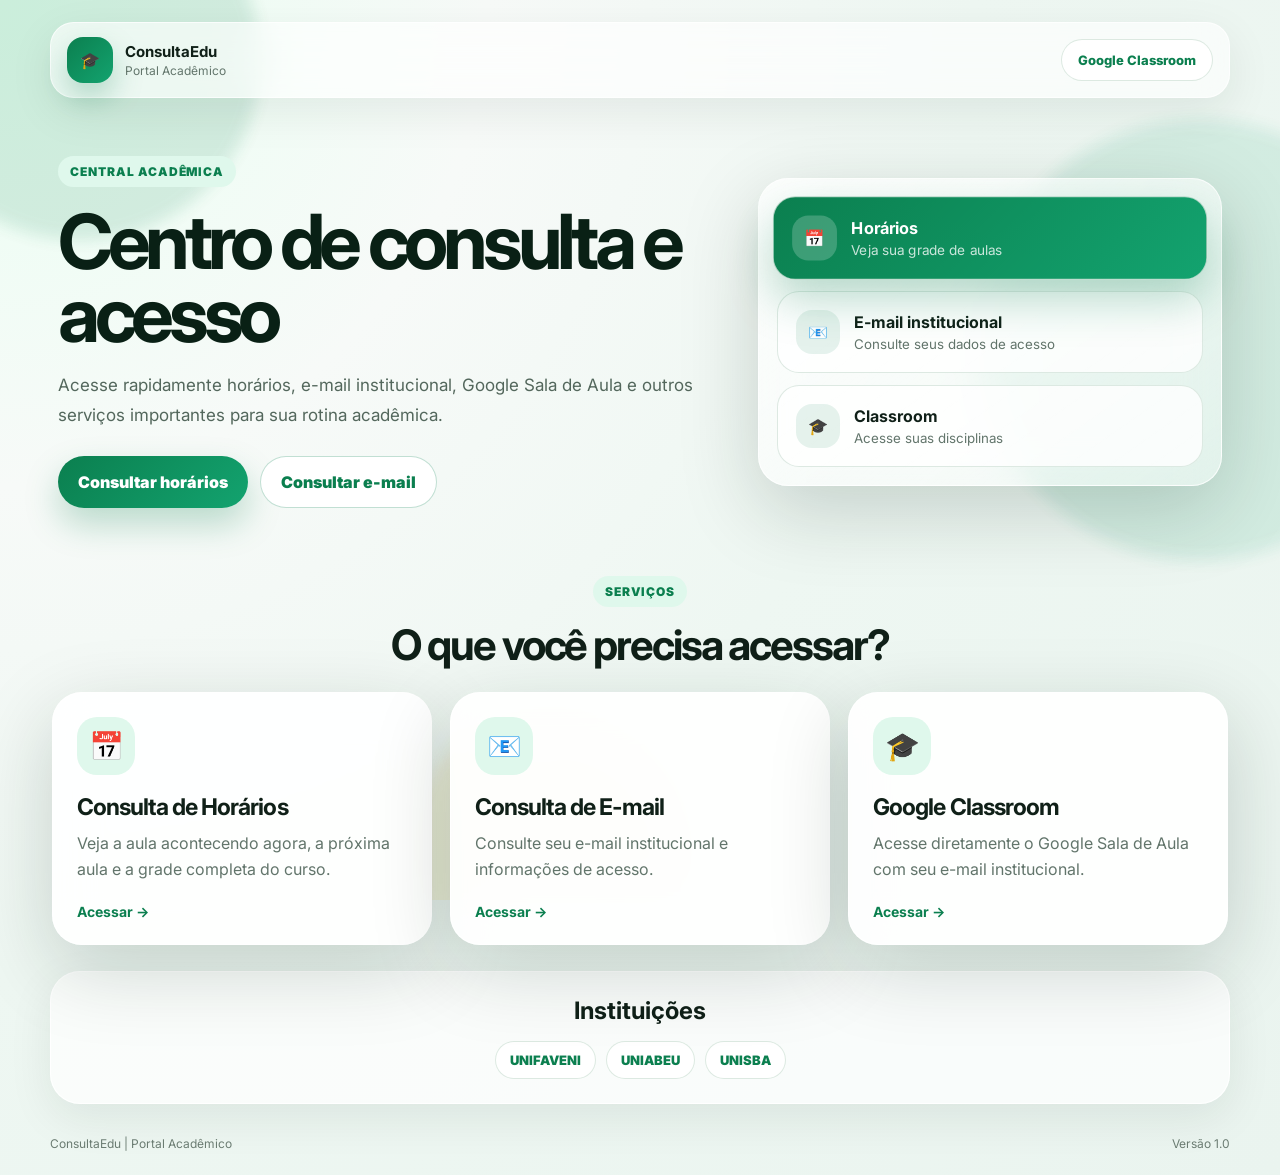
==== index.html @ 454b5d28 "Update index.html" ====
<!DOCTYPE html>
<html lang="pt-BR">
<head>
  <meta charset="UTF-8" />
  <meta name="viewport" content="width=device-width, initial-scale=1.0" />
  <title>ConsultaEdu | Portal Acadêmico</title>
  <link rel="icon" type="image/png" href="favicon.png">

  <link rel="preconnect" href="https://fonts.googleapis.com">
  <link rel="preconnect" href="https://fonts.gstatic.com" crossorigin>
  <link href="https://fonts.googleapis.com/css2?family=Inter:wght@400;600;700;800;900&display=swap" rel="stylesheet">

  <link rel="stylesheet" href="style.css" />
</head>
<body>

<div class="page-bg">
  <div class="orb orb-1"></div>
  <div class="orb orb-2"></div>
  <div class="orb orb-3"></div>
</div>

<header class="hero">
  <nav class="topbar">
    <div class="brand">
      <div class="brand-icon">🎓</div>
      <div>
        <strong>ConsultaEdu</strong>
        <span>Portal Acadêmico</span>
      </div>
    </div>

    <a class="topbar-link" href="https://classroom.google.com" target="_blank">
      Google Classroom
    </a>
  </nav>

  <section class="hero-content">
    <div class="hero-copy">
      <div class="eyebrow">Central acadêmica</div>
      <h1>Centro de consulta e acesso</h1>
      <p>
        Acesse rapidamente horários, e-mail institucional, Google Sala de Aula
        e outros serviços importantes para sua rotina acadêmica.
      </p>

      <div class="hero-actions">
        <a href="https://consultaedu.github.io/horarios/" class="primary-btn">Consultar horários</a>
        <a href="https://consultaedu.github.io/consulta-email/" class="secondary-btn">Consultar e-mail</a>
      </div>
    </div>

    <div class="hero-panel">
      <div class="mini-card active">
        <span>📅</span>
        <div>
          <strong>Horários</strong>
          <small>Veja sua grade de aulas</small>
        </div>
      </div>

      <div class="mini-card">
        <span>📧</span>
        <div>
          <strong>E-mail institucional</strong>
          <small>Consulte seus dados de acesso</small>
        </div>
      </div>

      <div class="mini-card">
        <span>🎓</span>
        <div>
          <strong>Classroom</strong>
          <small>Acesse suas disciplinas</small>
        </div>
      </div>
    </div>
  </section>
</header>

<main class="container">

  <section class="section-title">
    <span>Serviços</span>
    <h2>O que você precisa acessar?</h2>
  </section>

  <section class="services-grid">

    <a class="service-card available" href="https://consultaedu.github.io/horarios/">
      <div class="service-icon">📅</div>
      <div>
        <h3>Consulta de Horários</h3>
        <p>Veja a aula acontecendo agora, a próxima aula e a grade completa do curso.</p>
      </div>
      <strong>Acessar →</strong>
    </a>

    <a class="service-card available" href="https://consultaedu.github.io/consulta-email/">
      <div class="service-icon">📧</div>
      <div>
        <h3>Consulta de E-mail</h3>
        <p>Consulte seu e-mail institucional e informações de acesso.</p>
      </div>
      <strong>Acessar →</strong>
    </a>

    <a class="service-card available" href="https://classroom.google.com" target="_blank">
      <div class="service-icon">🎓</div>
      <div>
        <h3>Google Classroom</h3>
        <p>Acesse diretamente o Google Sala de Aula com seu e-mail institucional.</p>
      </div>
      <strong>Acessar →</strong>
    </a>

  </section>

  <section class="institutions">
    <h2>Instituições</h2>
    <div class="institution-list">
      <span>UNIFAVENI</span>
      <span>UNIABEU</span>
      <span>UNISBA</span>
    </div>
  </section>

</main>

<footer class="footer">
  <span>ConsultaEdu | Portal Acadêmico</span>
  <span>Versão 1.0</span>
</footer>

</body>
</html>
---- style.css ----
:root {
  --surface: rgba(255, 255, 255, 0.92);
  --text: #102018;
  --muted: #62756b;
  --green: #0b7f4f;
  --green-2: #13a36f;
  --green-3: #dff8ec;
  --yellow: #f3c74f;
  --border: rgba(213, 228, 219, 0.82);
  --shadow: 0 24px 80px rgba(5, 35, 22, 0.18);
}

* {
  box-sizing: border-box;
}

body {
  margin: 0;
  min-height: 100vh;
  font-family: "Inter", Arial, sans-serif;
  color: var(--text);
  background: radial-gradient(circle at top left, #e9fff2 0, #f7faf8 28%, #eef7f2 56%, #eaf4ef 100%);
  overflow-x: hidden;
}

.page-bg {
  position: fixed;
  inset: 0;
  pointer-events: none;
  overflow: hidden;
  z-index: -1;
}

.orb {
  position: absolute;
  border-radius: 999px;
  filter: blur(8px);
  opacity: 0.75;
}

.orb-1 {
  width: 360px;
  height: 360px;
  background: rgba(11, 127, 79, 0.18);
  top: -120px;
  left: -100px;
}

.orb-2 {
  width: 440px;
  height: 440px;
  background: rgba(19, 163, 111, 0.16);
  right: -140px;
  top: 120px;
}

.orb-3 {
  width: 280px;
  height: 280px;
  background: rgba(243, 199, 79, 0.18);
  bottom: -90px;
  left: 32%;
}

.hero {
  max-width: 1220px;
  margin: 0 auto;
  padding: 22px 20px 14px;
}

.topbar {
  min-height: 74px;
  padding: 14px 16px;
  border-radius: 24px;
  background: rgba(255, 255, 255, 0.62);
  border: 1px solid rgba(255,255,255,0.72);
  backdrop-filter: blur(20px);
  box-shadow: 0 14px 45px rgba(5, 35, 22, 0.08);
  display: flex;
  justify-content: space-between;
  gap: 18px;
  align-items: center;
}

.brand {
  display: flex;
  align-items: center;
  gap: 12px;
}

.brand-icon {
  width: 46px;
  height: 46px;
  display: grid;
  place-items: center;
  border-radius: 16px;
  background: linear-gradient(135deg, var(--green), var(--green-2));
  color: #fff;
  box-shadow: 0 14px 30px rgba(11, 127, 79, 0.28);
}

.brand strong,
.brand span {
  display: block;
}

.brand strong {
  font-size: 15px;
}

.brand span {
  margin-top: 2px;
  color: var(--muted);
  font-size: 12px;
}

.topbar-link {
  padding: 12px 16px;
  border-radius: 999px;
  color: var(--green);
  background: #fff;
  border: 1px solid var(--border);
  font-size: 13px;
  font-weight: 800;
  text-decoration: none;
}

.hero-content {
  padding: 58px 8px 28px;
  display: grid;
  grid-template-columns: 1.18fr 0.82fr;
  gap: 32px;
  align-items: center;
}

.eyebrow {
  width: fit-content;
  padding: 8px 12px;
  border-radius: 999px;
  background: var(--green-3);
  color: var(--green);
  font-weight: 900;
  font-size: 12px;
  text-transform: uppercase;
  letter-spacing: 0.08em;
}

h1, h2, h3, p {
  margin: 0;
}

.hero-copy h1 {
  margin-top: 18px;
  max-width: 760px;
  font-size: clamp(38px, 6vw, 76px);
  line-height: 0.96;
  letter-spacing: -0.07em;
  color: #092015;
}

.hero-copy p {
  max-width: 660px;
  margin-top: 20px;
  color: #53675c;
  font-size: 17px;
  line-height: 1.75;
}

.hero-actions {
  margin-top: 26px;
  display: flex;
  gap: 12px;
  flex-wrap: wrap;
}

.primary-btn,
.secondary-btn {
  min-height: 52px;
  padding: 0 20px;
  border-radius: 999px;
  display: inline-flex;
  align-items: center;
  justify-content: center;
  text-decoration: none;
  font-weight: 900;
  transition: 0.2s ease;
}

.primary-btn {
  background: linear-gradient(135deg, var(--green), var(--green-2));
  color: #fff;
  box-shadow: 0 16px 34px rgba(11, 127, 79, 0.26);
}

.secondary-btn {
  background: #fff;
  color: var(--green);
  border: 1px solid rgba(11, 127, 79, 0.25);
}

.primary-btn:hover,
.secondary-btn:hover,
.service-card:hover {
  transform: translateY(-3px);
}

.hero-panel {
  padding: 18px;
  border-radius: 30px;
  background: linear-gradient(145deg, rgba(255,255,255,0.78), rgba(255,255,255,0.36));
  border: 1px solid rgba(255,255,255,0.76);
  box-shadow: var(--shadow);
  backdrop-filter: blur(20px);
  display: grid;
  gap: 12px;
}

.mini-card {
  padding: 18px;
  border-radius: 22px;
  background: rgba(255,255,255,0.8);
  border: 1px solid rgba(213,228,219,0.8);
  display: flex;
  gap: 14px;
  align-items: center;
}

.mini-card.active {
  background: linear-gradient(135deg, var(--green), var(--green-2));
  color: #fff;
  transform: scale(1.02);
  box-shadow: 0 20px 44px rgba(11,127,79,0.28);
}

.mini-card span {
  width: 44px;
  height: 44px;
  display: grid;
  place-items: center;
  border-radius: 16px;
  background: rgba(11,127,79,0.1);
}

.mini-card.active span {
  background: rgba(255,255,255,0.2);
}

.mini-card strong,
.mini-card small {
  display: block;
}

.mini-card small {
  margin-top: 4px;
  color: var(--muted);
}

.mini-card.active small {
  color: rgba(255,255,255,0.78);
}

.container {
  max-width: 1220px;
  margin: 0 auto 32px;
  padding: 0 20px;
}

.section-title {
  text-align: center;
  margin: 26px auto 22px;
}

.section-title span {
  display: inline-block;
  padding: 8px 12px;
  border-radius: 999px;
  background: var(--green-3);
  color: var(--green);
  font-size: 12px;
  font-weight: 900;
  text-transform: uppercase;
  letter-spacing: 0.08em;
}

.section-title h2 {
  margin-top: 12px;
  font-size: clamp(28px, 4vw, 42px);
  letter-spacing: -0.05em;
}

.services-grid {
  display: flex;
  flex-wrap: wrap;
  justify-content: center;
  gap: 18px;
}

.service-card {
  width: 100%;
  max-width: 380px;
  min-height: 250px;
  padding: 24px;
  border-radius: 30px;
  background: var(--surface);
  border: 1px solid rgba(255,255,255,0.9);
  box-shadow: var(--shadow);
  backdrop-filter: blur(22px);
  color: var(--text);
  text-decoration: none;
  display: flex;
  flex-direction: column;
  justify-content: space-between;
  transition: 0.22s ease;
}

.service-card.available:hover {
  box-shadow: 0 30px 90px rgba(5,35,22,0.23);
}

.service-card.disabled {
  opacity: 0.68;
  cursor: not-allowed;
}

.service-icon {
  width: 58px;
  height: 58px;
  border-radius: 20px;
  display: grid;
  place-items: center;
  background: var(--green-3);
  color: var(--green);
  font-size: 28px;
  margin-bottom: 18px;
}

.service-card h3 {
  font-size: 23px;
  letter-spacing: -0.04em;
}

.service-card p {
  margin-top: 10px;
  color: var(--muted);
  line-height: 1.6;
}

.service-card strong {
  margin-top: 20px;
  color: var(--green);
  font-size: 14px;
}

.institutions {
  margin-top: 26px;
  padding: 24px;
  border-radius: 30px;
  background: rgba(255,255,255,0.7);
  border: 1px solid rgba(255,255,255,0.9);
  box-shadow: 0 14px 45px rgba(5,35,22,0.08);
  text-align: center;
}

.institution-list {
  margin-top: 16px;
  display: flex;
  justify-content: center;
  gap: 10px;
  flex-wrap: wrap;
}

.institution-list span {
  padding: 10px 14px;
  border-radius: 999px;
  background: #fff;
  color: var(--green);
  border: 1px solid var(--border);
  font-weight: 900;
  font-size: 13px;
}

.footer {
  max-width: 1220px;
  margin: 0 auto 24px;
  padding: 0 20px;
  display: flex;
  justify-content: space-between;
  gap: 12px;
  color: #6a7b71;
  font-size: 12px;
}

@media (max-width: 980px) {
  .hero-content {
    grid-template-columns: 1fr;
    padding-top: 38px;
  }

  .hero-panel {
    display: none;
  }
}

@media (max-width: 640px) {
  .hero {
    padding: 12px 12px 10px;
  }

  .topbar {
    align-items: flex-start;
    flex-direction: column;
    border-radius: 20px;
  }

  .topbar-link {
    width: 100%;
    text-align: center;
  }

  .hero-content {
    padding: 32px 4px 18px;
  }

  .hero-copy h1 {
    font-size: clamp(36px, 13vw, 52px);
  }

  .hero-copy p {
    font-size: 15px;
  }

  .hero-actions {
    flex-direction: column;
  }

  .primary-btn,
  .secondary-btn {
    width: 100%;
  }

  .container {
    padding: 0 12px;
  }

  .service-card {
    min-height: 220px;
    border-radius: 24px;
  }

  .footer {
    flex-direction: column;
    padding: 0 12px;
  }
}
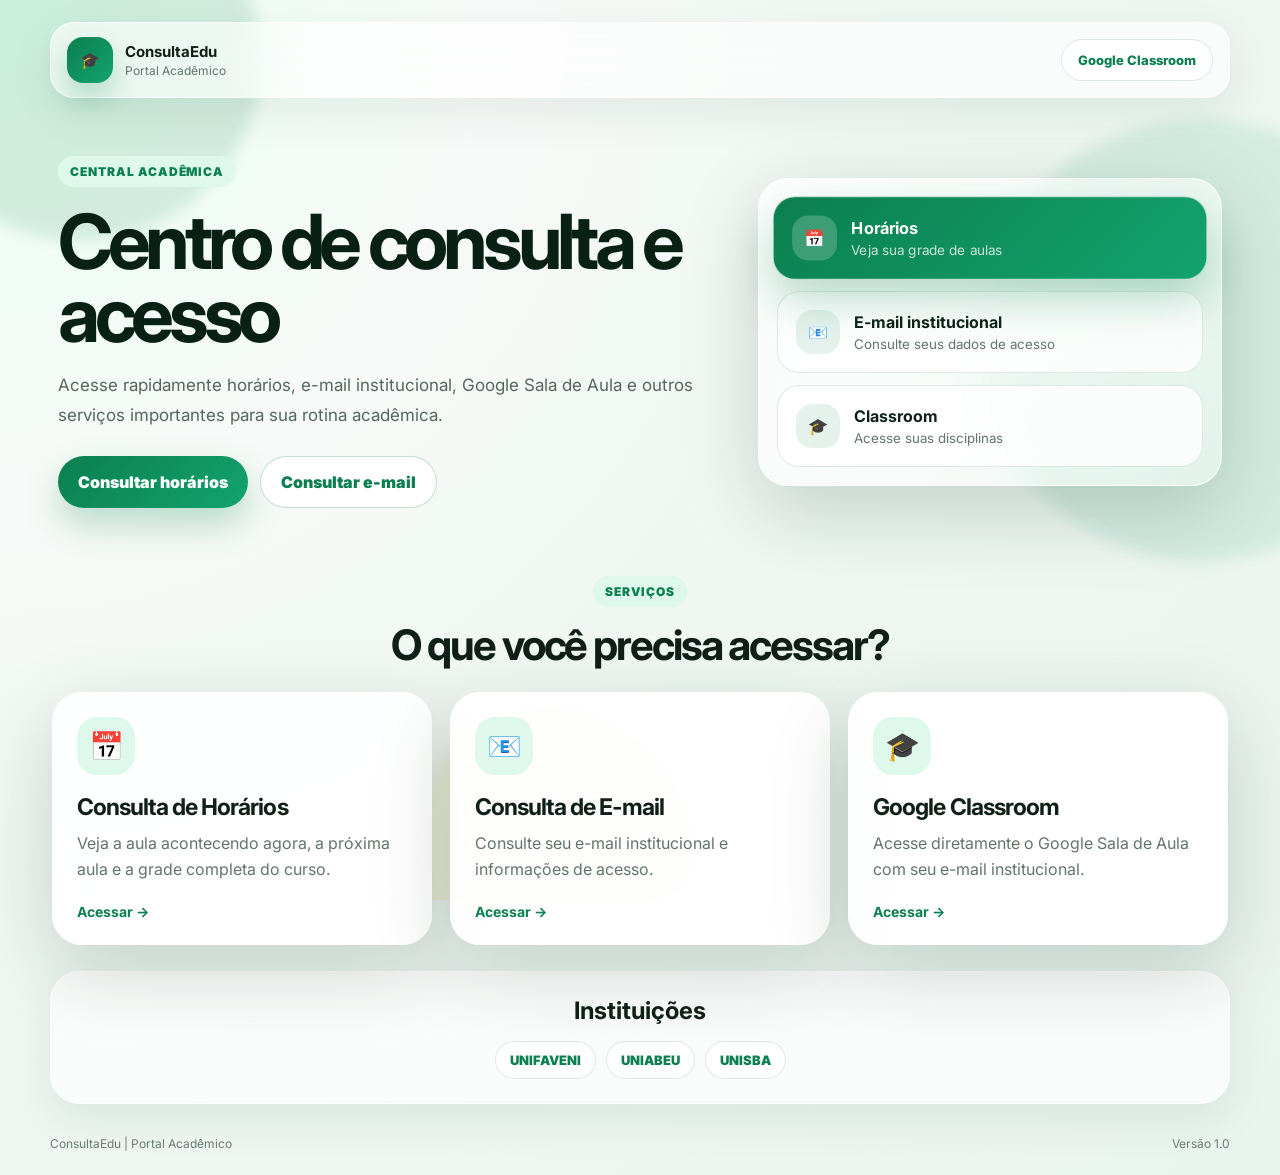
==== commit ae4e29ba: "Update index.html" ====
--- a/index.html
+++ b/index.html
@@ -11,6 +11,18 @@
   <link href="https://fonts.googleapis.com/css2?family=Inter:wght@400;600;700;800;900&display=swap" rel="stylesheet">
 
   <link rel="stylesheet" href="style.css" />
+  <meta name="description" content="Centro de consulta e acesso do Semipresencial. Consulte horários, e-mail institucional e acesse o Google Classroom.">
+
+<meta property="og:title" content="ConsultaEdu">
+<meta property="og:description" content="Centro de consulta e acesso. Consulte horários, e-mail institucional e acesse o Google Classroom.">
+<meta property="og:type" content="website">
+<meta property="og:url" content="https://consultaedu.github.io/">
+<meta property="og:image" content="https://consultaedu.github.io/preview.png">
+
+<meta name="twitter:card" content="summary_large_image">
+<meta name="twitter:title" content="ConsultaEdu">
+<meta name="twitter:description" content="Centro de consulta e acesso">
+<meta name="twitter:image" content="https://consultaedu.github.io/preview.png">
 </head>
 <body>
 
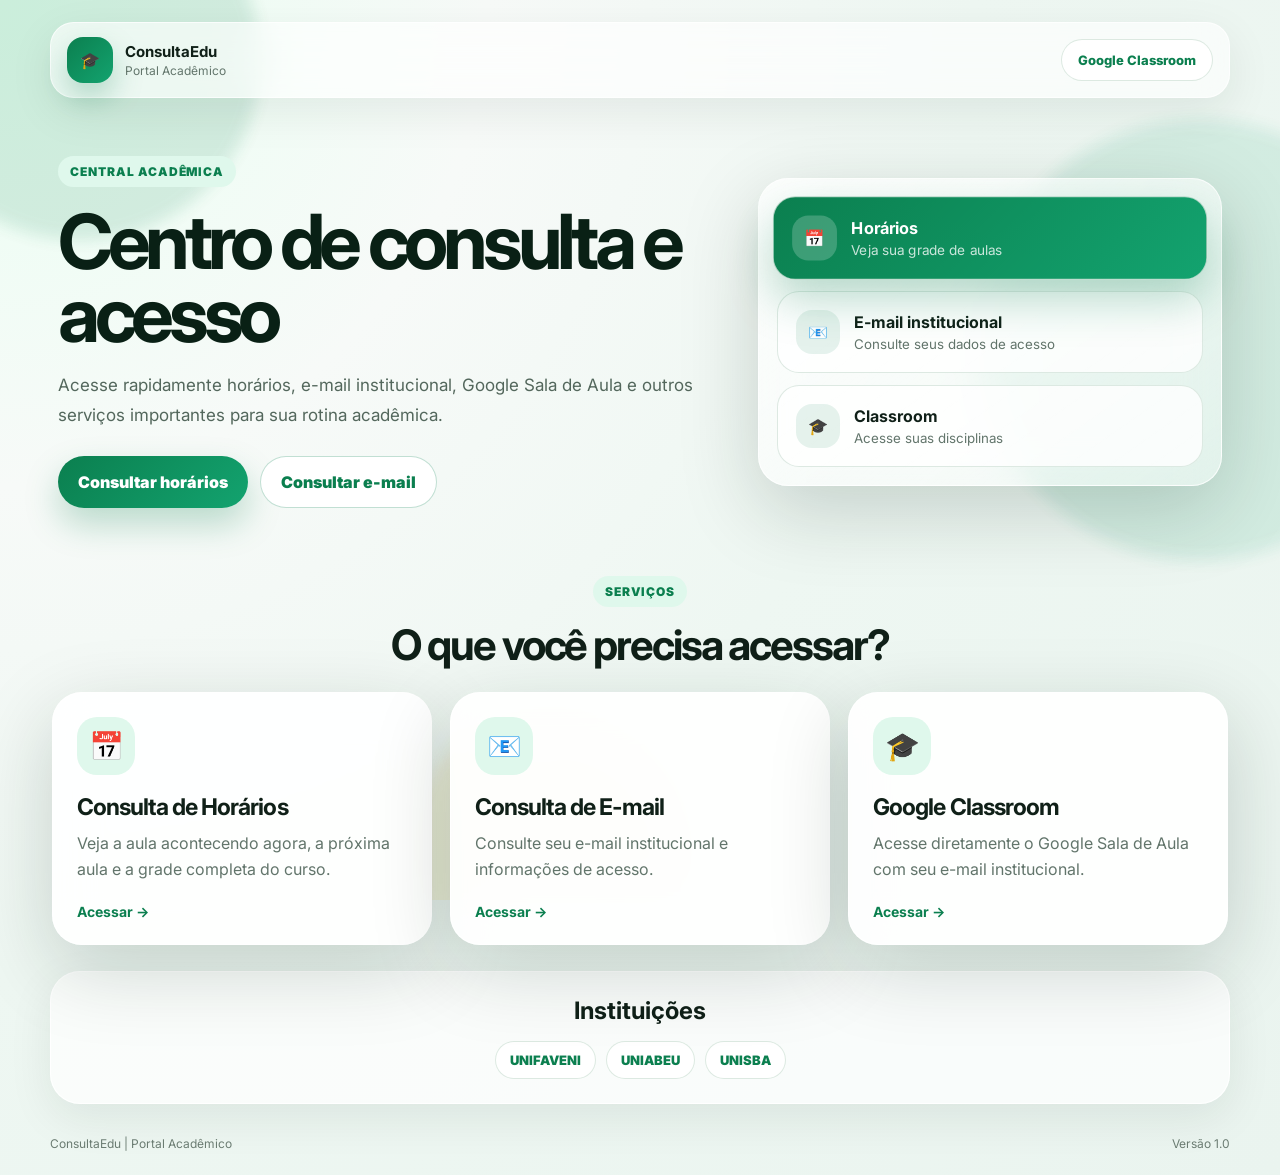
==== commit eb5a8937: "Update index.html" ====
--- a/index.html
+++ b/index.html
@@ -11,7 +11,7 @@
   <link href="https://fonts.googleapis.com/css2?family=Inter:wght@400;600;700;800;900&display=swap" rel="stylesheet">
 
   <link rel="stylesheet" href="style.css" />
-  <meta name="description" content="Centro de consulta e acesso do Semipresencial. Consulte horários, e-mail institucional e acesse o Google Classroom.">
+  <meta name="description" content="Centro de consulta e acesso. Consulte horários, e-mail institucional e acesse o Google Classroom.">
 
 <meta property="og:title" content="ConsultaEdu">
 <meta property="og:description" content="Centro de consulta e acesso. Consulte horários, e-mail institucional e acesse o Google Classroom.">
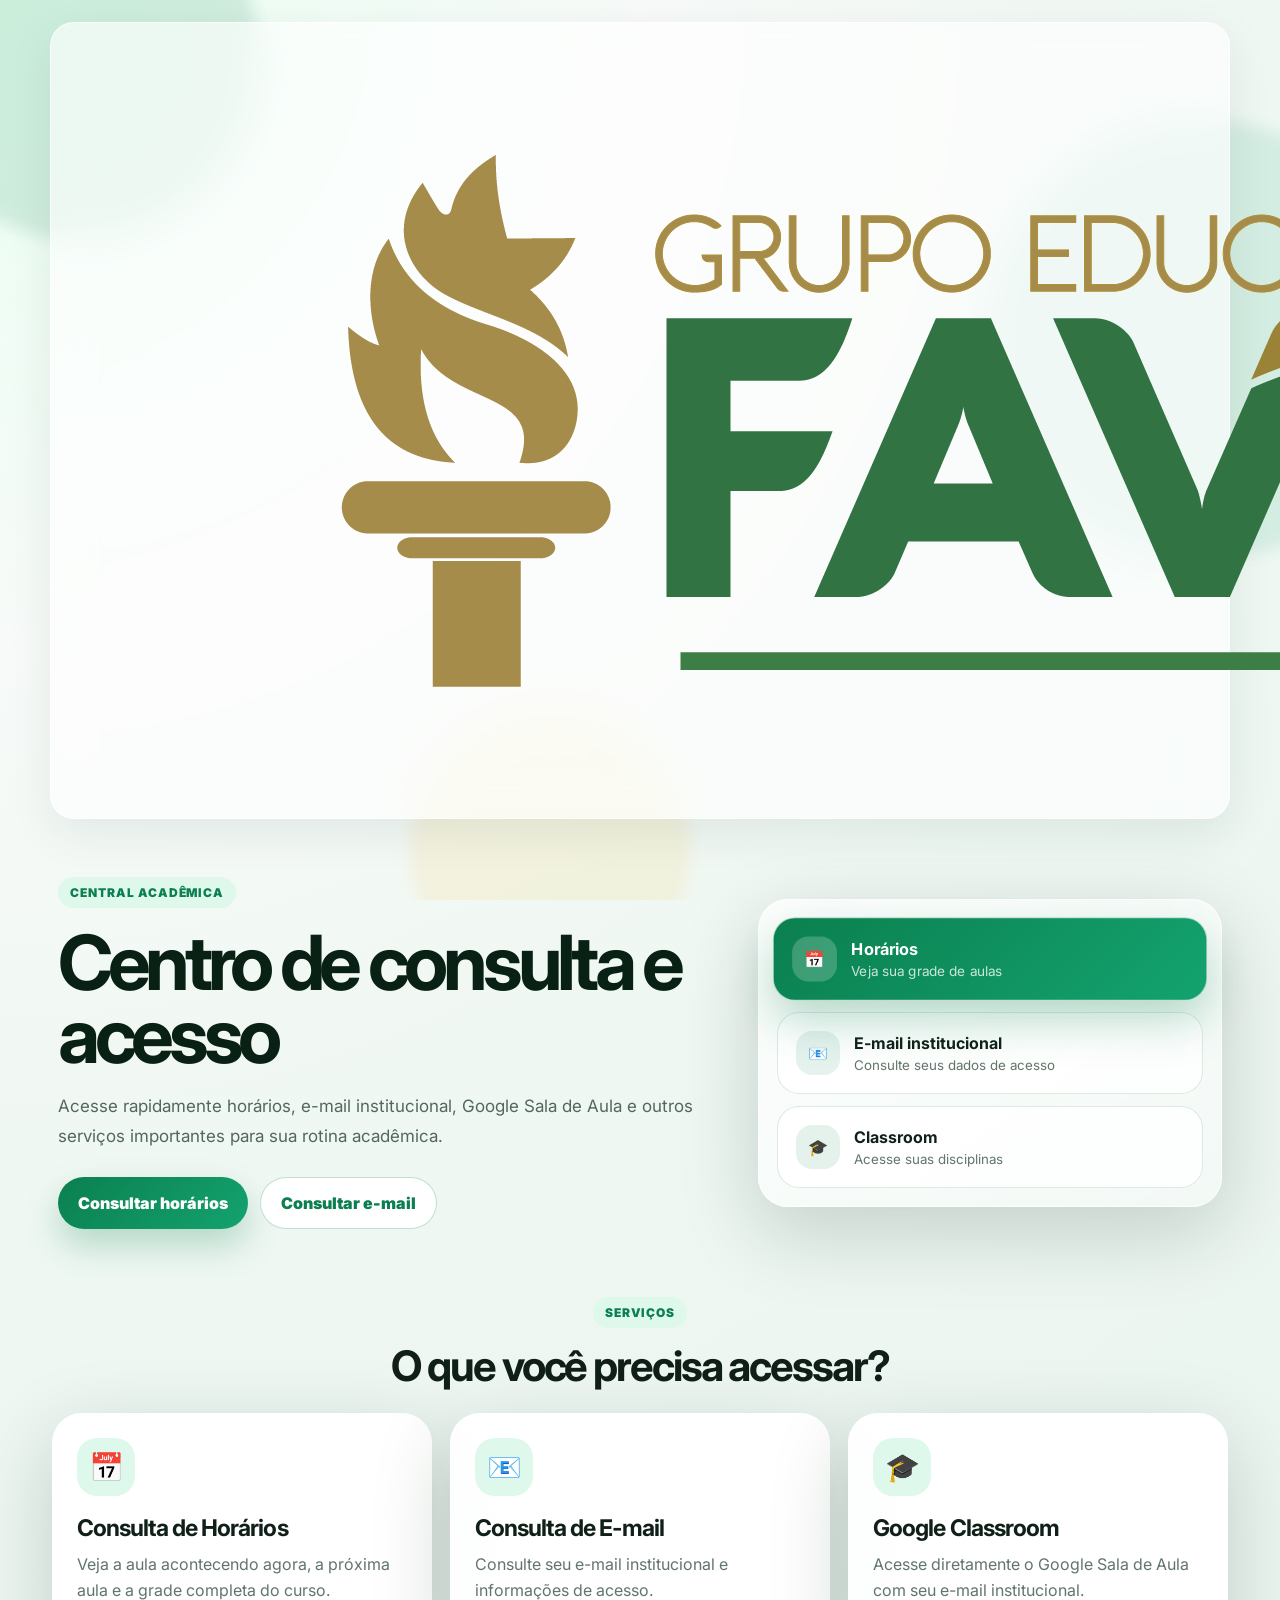
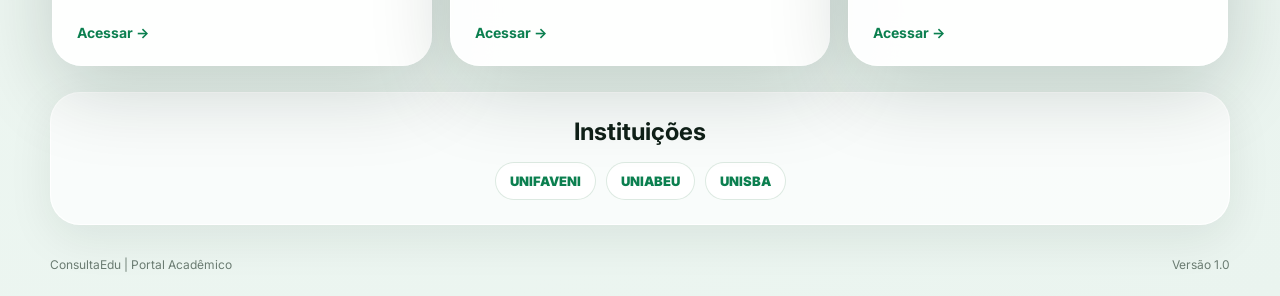
==== commit 7455a86a: "Update index.html" ====
--- a/index.html
+++ b/index.html
@@ -35,12 +35,15 @@
 <header class="hero">
   <nav class="topbar">
     <div class="brand">
-      <div class="brand-icon">🎓</div>
-      <div>
-        <strong>ConsultaEdu</strong>
-        <span>Portal Acadêmico</span>
-      </div>
-    </div>
+  <img src="grupo-faveni.png" alt="Grupo Educacional FAVENI" class="brand-logo-faveni">
+
+  <div class="brand-divider"></div>
+
+  <div>
+    <strong>ConsultaEdu</strong>
+    <span>Portal Acadêmico</span>
+  </div>
+</div>
 
     <a class="topbar-link" href="https://classroom.google.com" target="_blank">
       Google Classroom
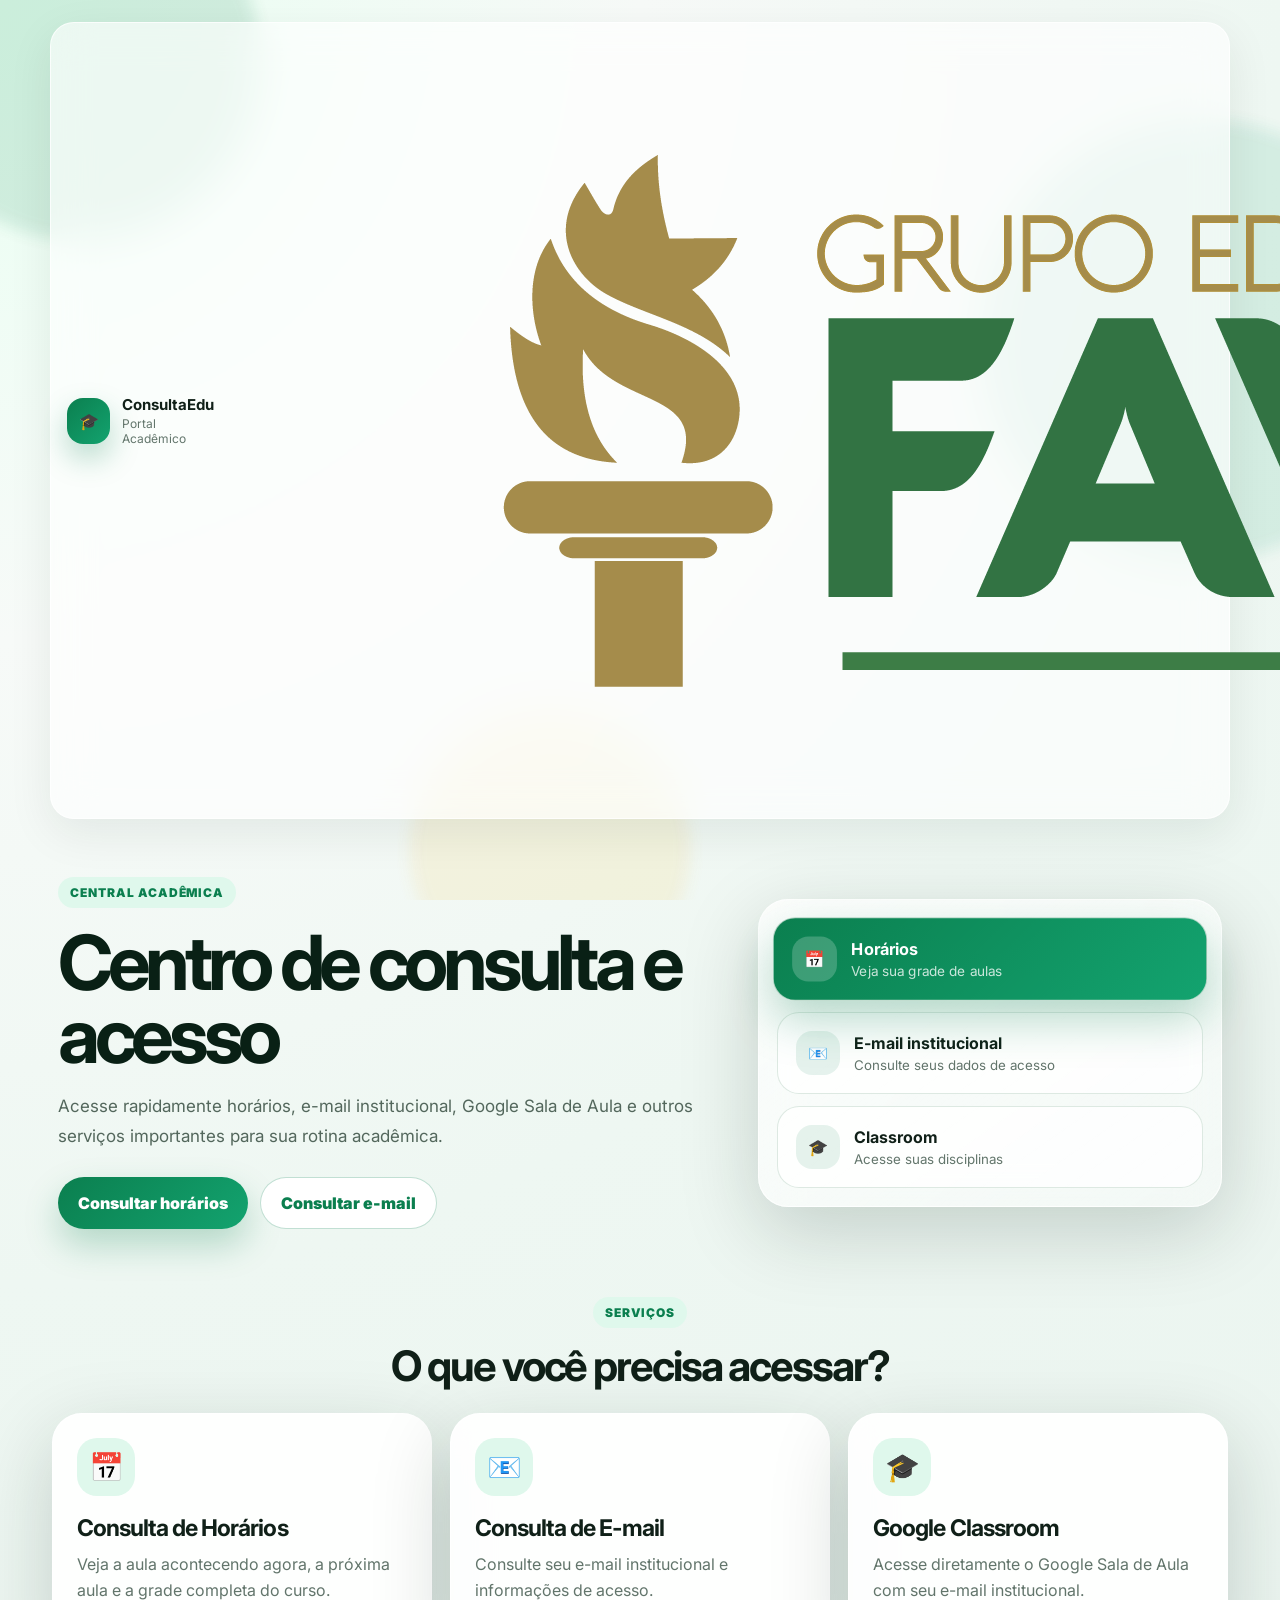
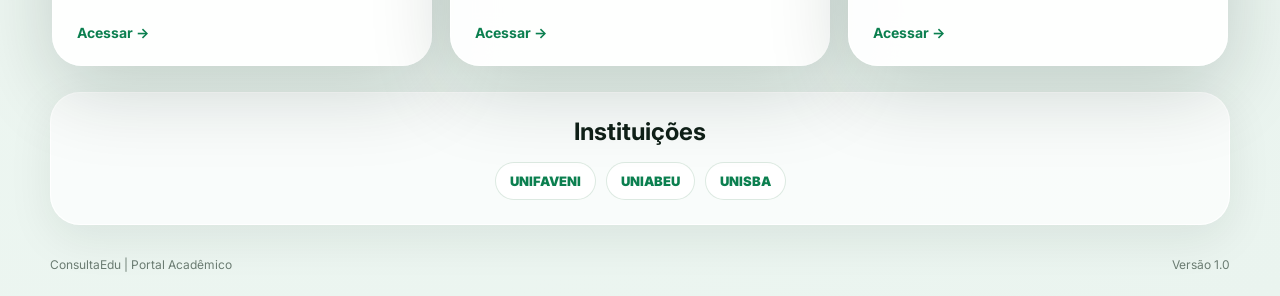
==== commit e73e4e54: "Update index.html" ====
--- a/index.html
+++ b/index.html
@@ -35,14 +35,14 @@
 <header class="hero">
   <nav class="topbar">
     <div class="brand">
-  <img src="grupo-faveni.png" alt="Grupo Educacional FAVENI" class="brand-logo-faveni">
-
-  <div class="brand-divider"></div>
+  <div class="brand-icon">🎓</div>
 
   <div>
     <strong>ConsultaEdu</strong>
     <span>Portal Acadêmico</span>
   </div>
+
+  <img src="grupo-faveni.png" alt="Grupo Educacional FAVENI" class="brand-faveni">
 </div>
 
     <a class="topbar-link" href="https://classroom.google.com" target="_blank">
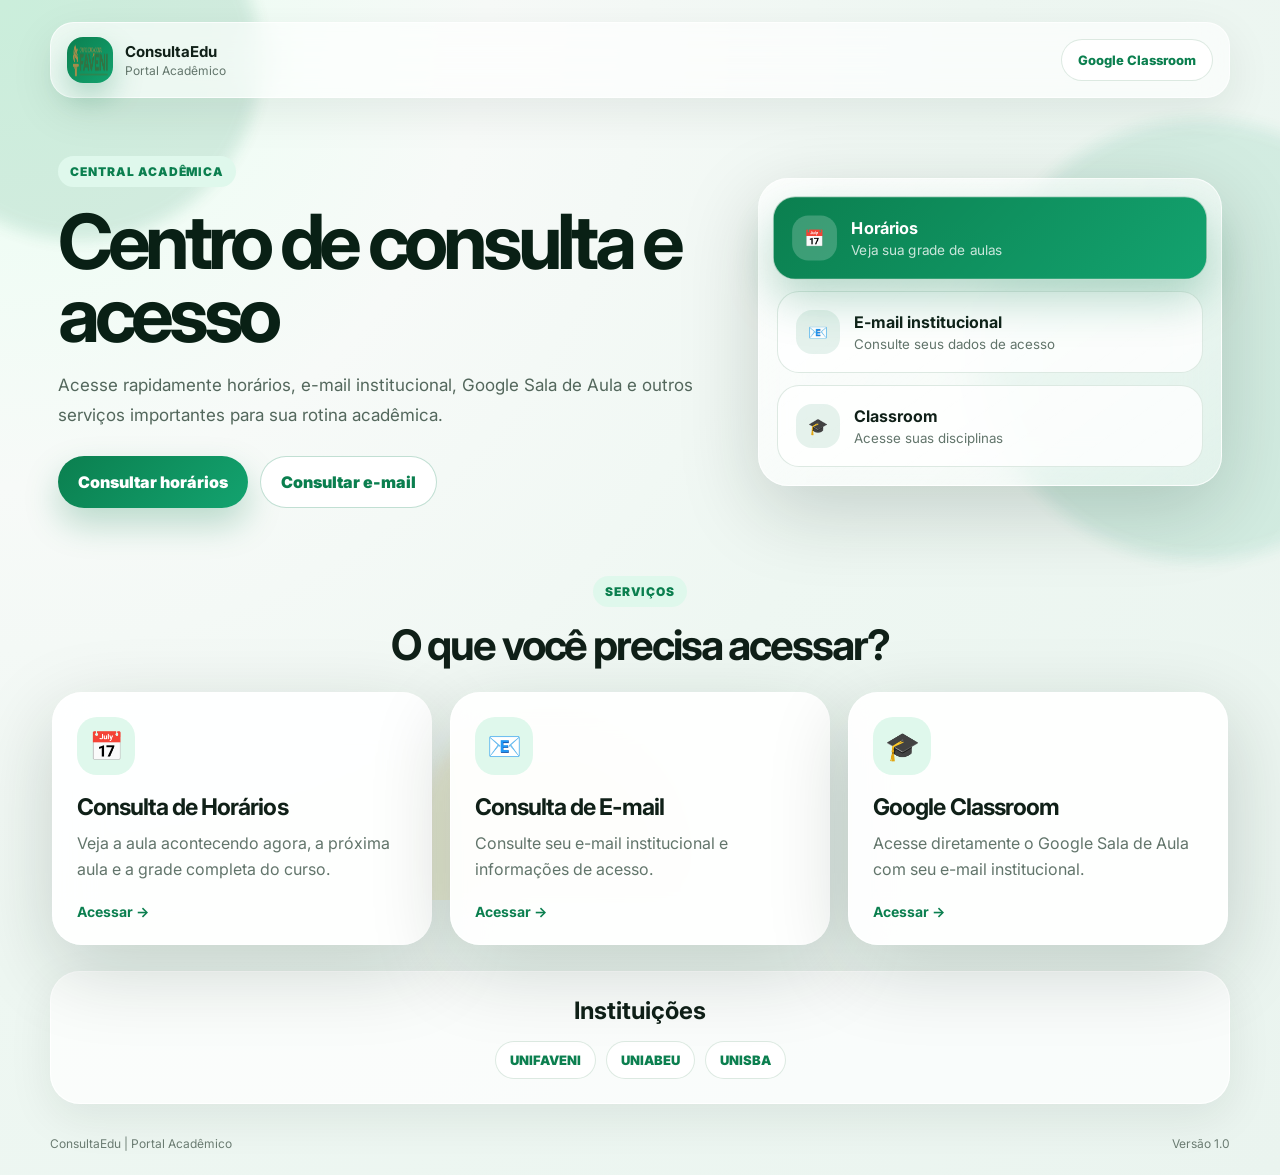
==== commit d4d304aa: "Update index.html" ====
--- a/index.html
+++ b/index.html
@@ -35,14 +35,11 @@
 <header class="hero">
   <nav class="topbar">
     <div class="brand">
-  <div class="brand-icon">🎓</div>
-
-  <div>
-    <strong>ConsultaEdu</strong>
+      <img src="grupo-faveni.png" class="brand-icon" alt="Grupo Educacional FAVENI">
+        <div>
+      <strong>ConsultaEdu</strong>
     <span>Portal Acadêmico</span>
   </div>
-
-  <img src="grupo-faveni.png" alt="Grupo Educacional FAVENI" class="brand-faveni">
 </div>
 
     <a class="topbar-link" href="https://classroom.google.com" target="_blank">
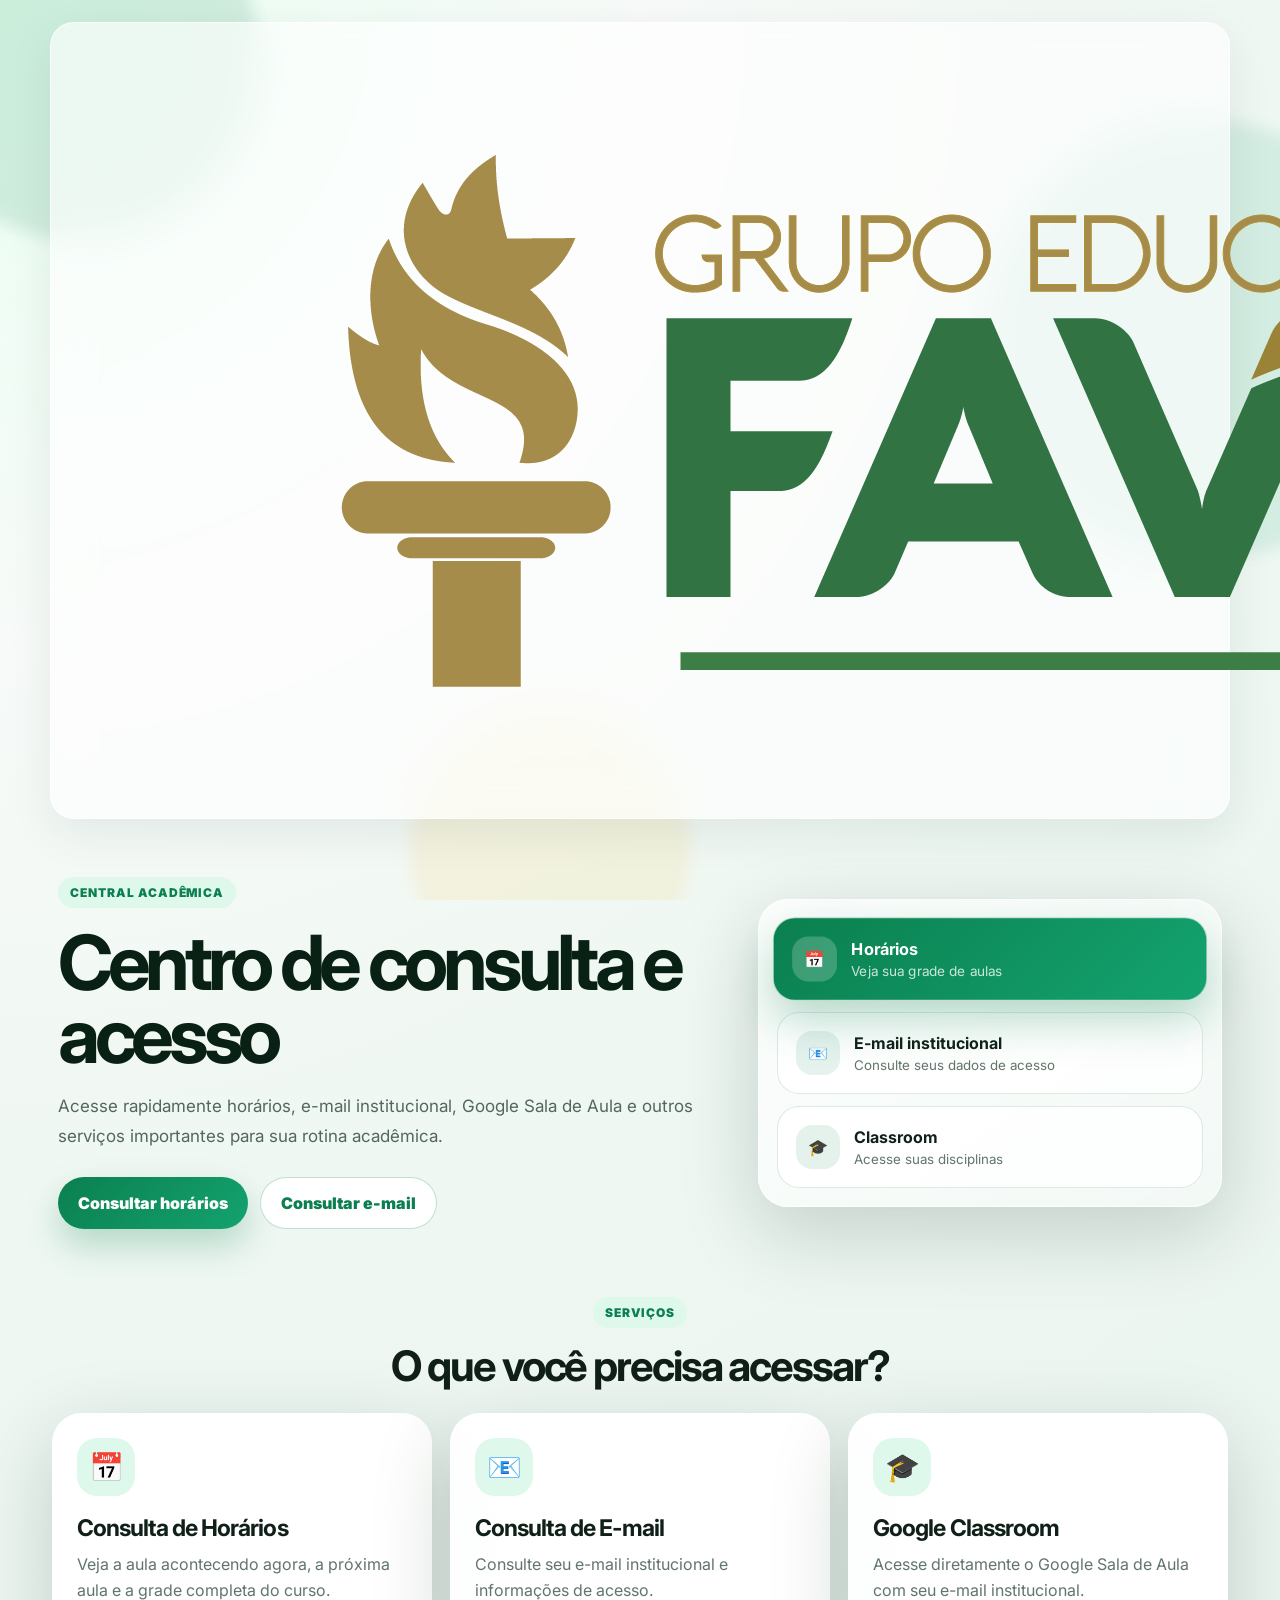
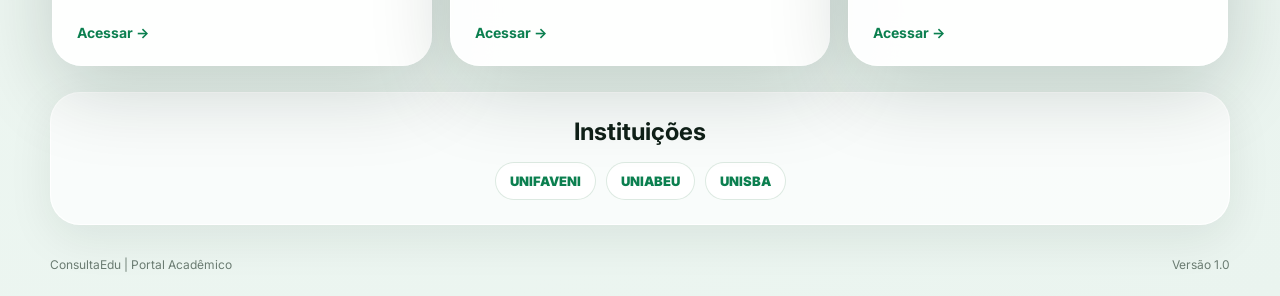
==== commit e37c2023: "Update index.html" ====
--- a/index.html
+++ b/index.html
@@ -35,9 +35,12 @@
 <header class="hero">
   <nav class="topbar">
     <div class="brand">
-      <img src="grupo-faveni.png" class="brand-icon" alt="Grupo Educacional FAVENI">
-        <div>
-      <strong>ConsultaEdu</strong>
+  <img src="grupo-faveni.png" alt="Grupo Educacional FAVENI" class="brand-logo">
+
+  <div class="brand-divider"></div>
+
+  <div class="brand-text">
+    <strong>ConsultaEdu</strong>
     <span>Portal Acadêmico</span>
   </div>
 </div>
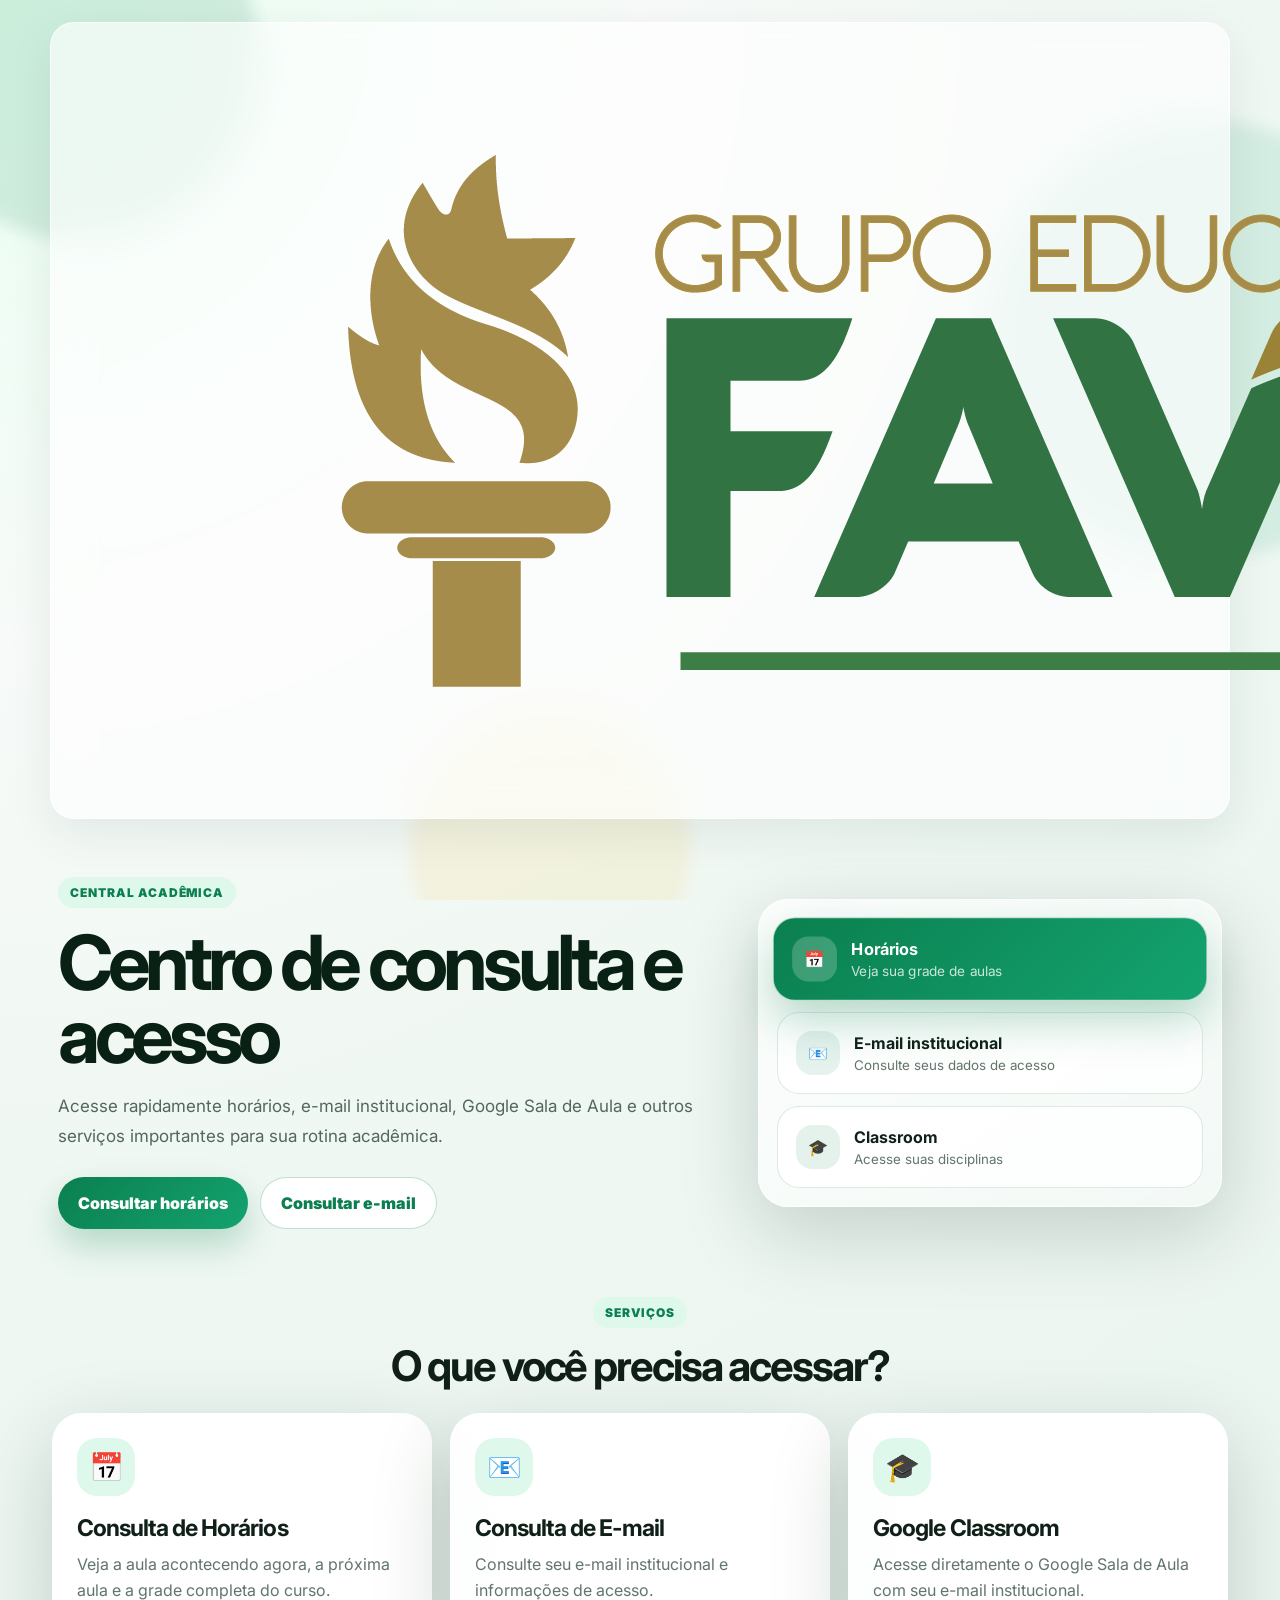
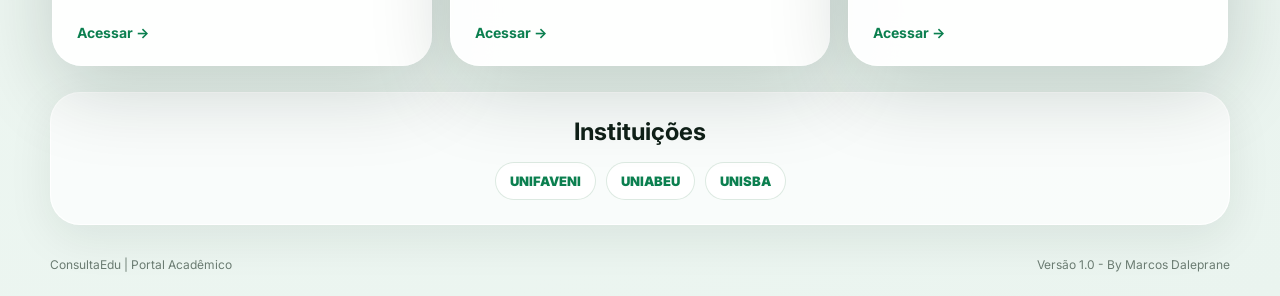
==== commit c66b056e: "Update index.html" ====
--- a/index.html
+++ b/index.html
@@ -144,7 +144,7 @@
 
 <footer class="footer">
   <span>ConsultaEdu | Portal Acadêmico</span>
-  <span>Versão 1.0</span>
+  <span>Versão 1.0 - By Marcos Daleprane</span>
 </footer>
 
 </body>
